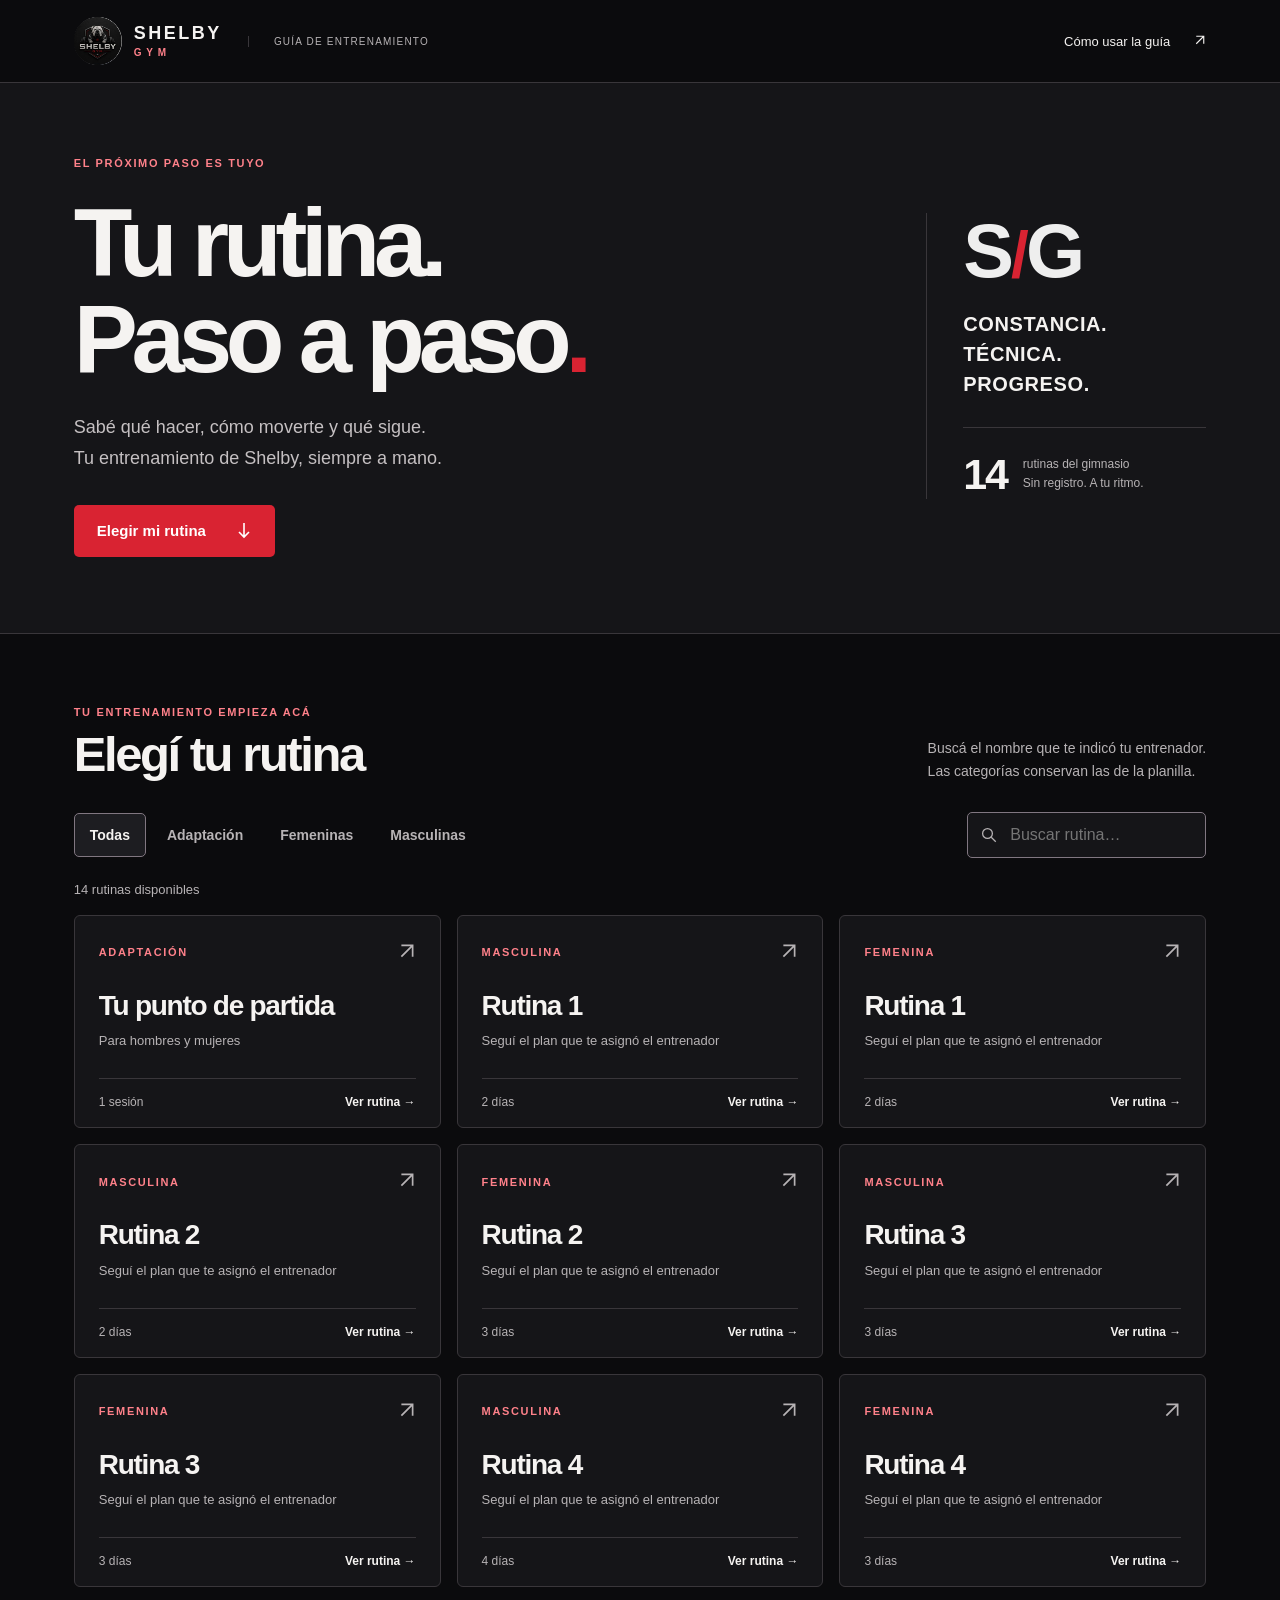
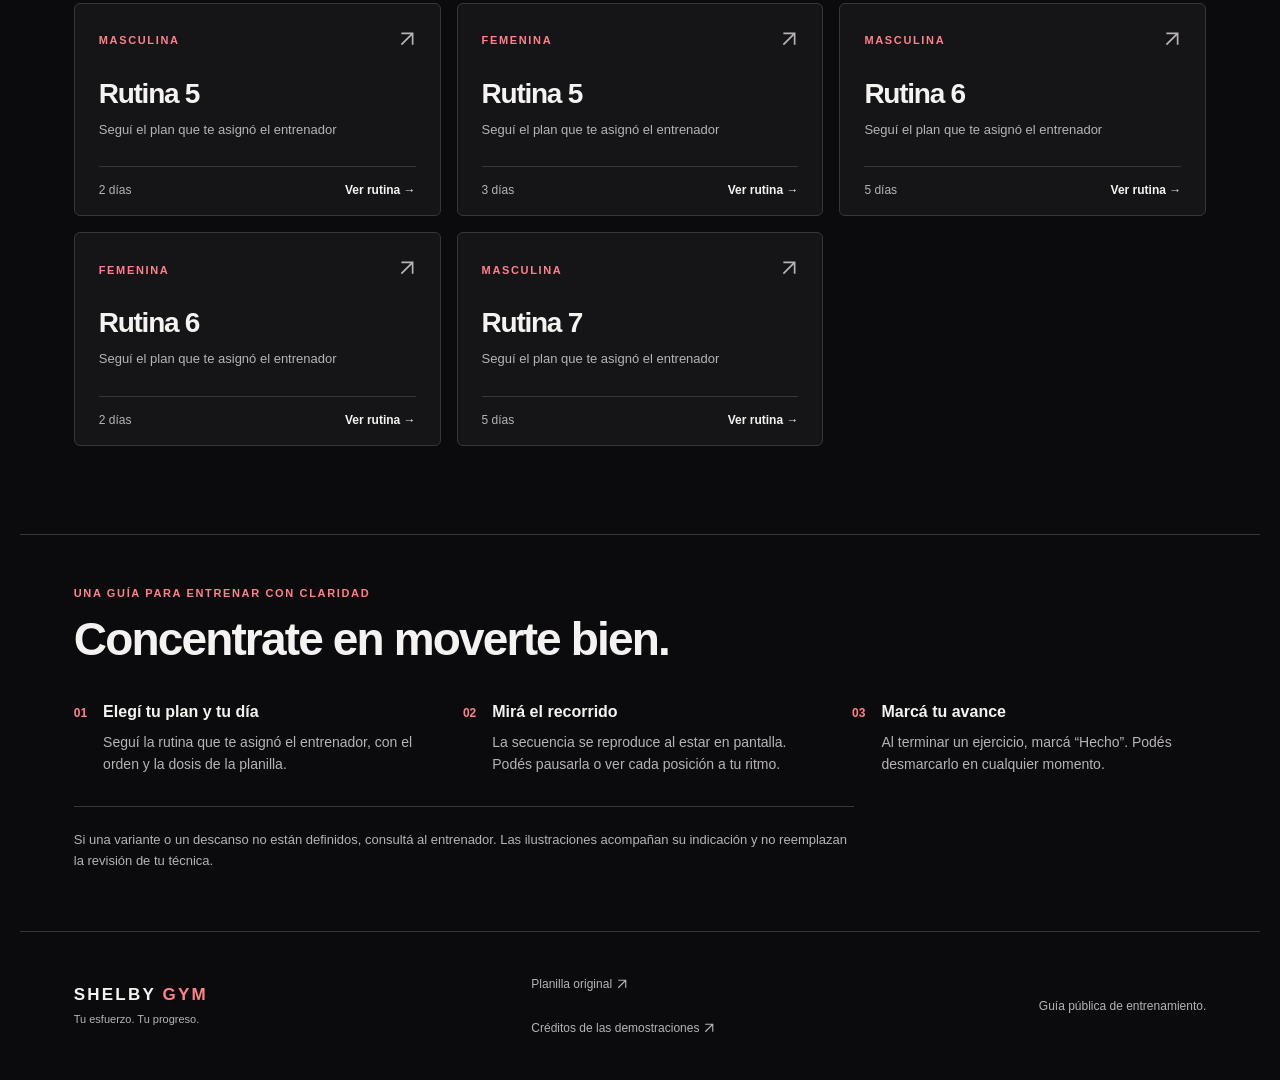
==== public/index.html @ 53a449d0 "Build public Shelby Gym routines site from gym PDF" ====
<!doctype html>
<html lang="es-AR">
<head>
  <meta charset="utf-8">
  <meta name="viewport" content="width=device-width,initial-scale=1,viewport-fit=cover">
  <meta name="theme-color" content="#0b0b0d">
  <meta name="description" content="Las rutinas de Shelby Gym, día por día. Consultá tus series, repeticiones y demostraciones visuales mientras entrenás.">
  <title>Rutinas · Shelby Gym</title>
  <link rel="stylesheet" href="style.css">
  <script type="module" src="app.js"></script>
</head>
<body>
  <a class="skip-link" href="#contenido">Ir al contenido</a>
  <header class="site-header"><div class="header-inner wrap">
    <a class="brand" href="?" data-route aria-label="Shelby Gym, todas las rutinas"><span class="brand-emblem" aria-hidden="true"><img src="images/shelby-reference.jpg" width="574" height="1280" alt=""></span><span class="brand-wordmark" translate="no">SHELBY<span>GYM</span></span></a>
    <span class="header-label">GUÍA DE ENTRENAMIENTO</span><a class="header-action" id="home-link" href="?" data-route hidden>Cambiar rutina</a>
    <a class="help-link" href="#como-usar">Cómo usar la guía <span aria-hidden="true"><svg class="external-icon" aria-hidden="true" width="12" height="12" viewBox="0 0 16 16" fill="none" stroke="currentColor" stroke-width="1.5"><path d="M3 13 13 3M3 3h10v10"/></svg></span></a>
  </div></header>
  <main id="contenido">
    <p id="loading" class="loading wrap" role="status">Cargando las rutinas…</p>
    <section id="load-error" class="wrap empty" role="alert" hidden><h1>No pudimos cargar las rutinas</h1><p>Revisá tu conexión y recargá la página.</p><button class="button" onclick="location.reload()">Volver a intentar</button><a class="text-button" href="source/RUTINAS.pdf">Abrir la planilla en PDF</a></section>
    <div id="catalog-view" hidden>
      <section class="hero"><div class="hero-inner wrap"><div><p class="eyebrow">EL PRÓXIMO PASO ES TUYO</p><h1>Tu rutina.<br>Paso a paso<span>.</span></h1><p class="hero-description">Sabé qué hacer, cómo moverte y qué sigue.<br> Tu entrenamiento de Shelby, siempre a mano.</p><a class="button" href="#rutinas">Elegir mi rutina <svg aria-hidden="true" width="16" height="18" viewBox="0 0 16 18" fill="none" stroke="currentColor" stroke-width="1.6"><path d="M8 1v14M3 10l5 5 5-5"/></svg></a></div><div class="hero-aside"><span class="hero-mark" aria-hidden="true">S<span>/</span>G</span><p>CONSTANCIA.<br>TÉCNICA.<br>PROGRESO.</p><div><strong>14</strong><span>rutinas del gimnasio<br>Sin registro. A tu ritmo.</span></div></div></div></section>
      <section class="catalog wrap" id="rutinas" aria-labelledby="catalog-title"><div class="section-heading"><div><p class="eyebrow">TU ENTRENAMIENTO EMPIEZA ACÁ</p><h2 id="catalog-title" tabindex="-1">Elegí tu rutina</h2></div><p>Buscá el nombre que te indicó tu entrenador.<br>Las categorías conservan las de la planilla.</p></div>
        <div class="catalog-tools"><div class="filters" role="group" aria-label="Filtrar rutinas"><button type="button" data-category="todas" aria-pressed="true">Todas</button><button type="button" data-category="adaptacion" aria-pressed="false">Adaptación</button><button type="button" data-category="femenina" aria-pressed="false">Femeninas</button><button type="button" data-category="masculina" aria-pressed="false">Masculinas</button></div><label class="search-label"><span class="sr-only">Buscar rutina por nombre o número</span><svg aria-hidden="true" width="18" height="18" viewBox="0 0 24 24" fill="none" stroke="currentColor" stroke-width="1.7"><circle cx="10" cy="10" r="6.5"/><path d="m15 15 6 6"/></svg><input id="routine-search" type="search" placeholder="Buscar rutina…" autocomplete="off"></label></div>
        <p class="catalog-count small muted" id="catalog-count" aria-live="polite"></p><div class="routine-grid" id="routine-grid"></div>
      </section>
    </div>
    <div id="workout-view" hidden></div>
    <section id="como-usar" class="how-to wrap" aria-labelledby="help-title"><p class="eyebrow">UNA GUÍA PARA ENTRENAR CON CLARIDAD</p><h2 id="help-title">Concentrate en moverte bien.</h2><ol><li><span>01</span><div><h3>Elegí tu plan y tu día</h3><p>Seguí la rutina que te asignó el entrenador, con el orden y la dosis de la planilla.</p></div></li><li><span>02</span><div><h3>Mirá el recorrido</h3><p>La secuencia se reproduce al estar en pantalla. Podés pausarla o ver cada posición a tu ritmo.</p></div></li><li><span>03</span><div><h3>Marcá tu avance</h3><p>Al terminar un ejercicio, marcá “Hecho”. Podés desmarcarlo en cualquier momento.</p></div></li></ol><p class="trainer-note">Si una variante o un descanso no están definidos, consultá al entrenador. Las ilustraciones acompañan su indicación y no reemplazan la revisión de tu técnica.</p></section>
    <noscript><section class="wrap empty"><h2>Consultá la planilla original</h2><p>Activá JavaScript para elegir rutina y reproducir las demostraciones, o abrí el documento.</p><a class="button" href="source/RUTINAS.pdf">Ver rutinas en PDF</a></section></noscript>
  </main>
  <footer class="site-footer wrap"><div class="footer-brand" translate="no">SHELBY <span>GYM</span><p>Tu esfuerzo. Tu progreso.</p></div><div><a href="source/RUTINAS.pdf">Planilla original <svg class="external-icon" aria-hidden="true" width="12" height="12" viewBox="0 0 16 16" fill="none" stroke="currentColor" stroke-width="1.5"><path d="M3 13 13 3M3 3h10v10"/></svg></a><a href="creditos.html">Créditos de las demostraciones <svg class="external-icon" aria-hidden="true" width="12" height="12" viewBox="0 0 16 16" fill="none" stroke="currentColor" stroke-width="1.5"><path d="M3 13 13 3M3 3h10v10"/></svg></a></div><p>Guía pública de entrenamiento.</p></footer>
</body>
</html>
---- public/style.css ----
:root{color-scheme:dark;font-family:-apple-system,BlinkMacSystemFont,"Segoe UI",sans-serif;font-synthesis:none;--bg:#0b0b0d;--surface:#151518;--raised:#1d1d21;--ink:#f5f3f1;--muted:#b7b3b5;--red:#d92332;--accent:#ff818a;--line:#39363a;--ease:cubic-bezier(.23,1,.32,1)}
*{box-sizing:border-box}html{scroll-padding-top:24px}body{margin:0;background:var(--bg);color:var(--ink);min-width:320px}button,input,select{font:inherit}button,a,input,select{touch-action:manipulation}button,a{-webkit-tap-highlight-color:transparent}button,select{cursor:pointer}button{color:inherit}a{color:inherit;text-decoration:none}img,video{max-width:100%}h1,h2,h3,h4,p,figure{margin:0}h1,h2,h3{text-wrap:balance}p{line-height:1.6}button{border:0}a,button{transition:color 150ms ease,background-color 150ms ease,border-color 150ms ease}button:disabled{cursor:default;opacity:.6}a:focus-visible,button:focus-visible,input:focus-visible,select:focus-visible,summary:focus-visible{outline:2px solid var(--accent);outline-offset:4px}h1[tabindex],h2[tabindex]{scroll-margin-top:28px;outline:0}[hidden]{display:none!important}::selection{background:var(--red);color:white}.wrap{width:min(100%,1240px);padding-inline:clamp(20px,4.2vw,56px);margin-inline:auto}.small{font-size:13px}.muted{color:var(--muted)}.sr-only{position:absolute;width:1px;height:1px;padding:0;margin:-1px;overflow:hidden;clip:rect(0,0,0,0);white-space:nowrap;border:0}.skip-link{position:fixed;top:8px;left:8px;z-index:50;padding:14px;background:var(--ink);color:var(--bg);transform:translateY(-160%)}.skip-link:focus{transform:none}.eyebrow{font-size:11px;font-weight:750;letter-spacing:.15em;color:var(--accent);line-height:1.5}.button{display:inline-flex;align-items:center;justify-content:space-between;gap:30px;padding:16px 23px;min-height:52px;border-radius:5px;background:var(--red);color:#fff;font-size:15px;font-weight:750}.text-button{display:inline-flex;align-items:center;min-height:44px;background:transparent;color:var(--muted);font-size:13px;padding:8px 10px;border:1px solid var(--line);border-radius:5px}.site-header{border-bottom:1px solid var(--line)}.header-inner{display:flex;align-items:center;gap:26px;min-height:82px}.brand{display:inline-flex;gap:12px;align-items:center;flex-shrink:0}.brand-emblem{display:block;width:48px;height:48px;overflow:hidden;position:relative;border-radius:50%;background:#111}.brand-emblem img{position:absolute;top:-118.73%;left:-25.59%;width:151.45%;height:auto;max-width:none}.brand-wordmark{font-size:18px;font-weight:900;letter-spacing:.14em;line-height:1;display:flex;flex-direction:column;gap:6px}.brand-wordmark>span{font-size:10px;letter-spacing:.48em;color:var(--accent)}.header-label{font-size:10px;letter-spacing:.12em;color:var(--muted);border-left:1px solid var(--line);padding-left:25px}.help-link{margin-left:auto;font-size:13px;display:flex;align-items:center;gap:20px;min-height:44px}.header-action{font-size:13px;min-height:44px;display:flex;align-items:center;color:var(--accent);margin-left:auto}.header-action:not([hidden])+.help-link{margin-left:0}.hero{background:var(--surface);border-bottom:1px solid var(--line)}.hero-inner{display:grid;grid-template-columns:minmax(0,1fr) 280px;gap:60px;align-items:center;padding-block:72px 76px}.hero .eyebrow{margin-bottom:23px}.hero h1{font-size:clamp(54px,7.7vw,96px);font-weight:800;letter-spacing:-.065em;line-height:1.01}.hero h1>span{color:var(--red)}.hero-description{color:#c5c0c2;margin-top:24px;font-size:18px;line-height:1.7}.hero .button{margin-top:31px}.hero-aside{border-left:1px solid var(--line);padding-left:36px}.hero-mark{font-weight:900;font-size:76px;letter-spacing:-.09em;line-height:1;color:#eee}.hero-mark>span{color:var(--red);font-size:64px;margin-inline:4px}.hero-aside>p{font-size:20px;font-weight:750;letter-spacing:.03em;line-height:1.5;margin-block:20px 28px}.hero-aside>div{display:flex;align-items:center;gap:16px;border-top:1px solid var(--line);padding-top:22px}.hero-aside strong{font-size:43px;letter-spacing:-.05em}.hero-aside>div>span{font-size:12px;color:var(--muted);line-height:1.6}.catalog{padding-block:70px 88px}.section-heading{display:flex;justify-content:space-between;align-items:end;gap:30px;margin-bottom:30px}.section-heading h2{font-size:clamp(34px,4vw,49px);line-height:1.1;letter-spacing:-.05em;margin-top:8px}.section-heading>p{font-size:14px;color:var(--muted);max-width:370px}.catalog-tools{display:flex;align-items:center;justify-content:space-between;gap:20px}.filters{display:flex;gap:5px;flex-wrap:wrap}.filters button{background:transparent;padding:11px 15px;border:1px solid transparent;border-radius:5px;min-height:44px;font-size:14px;color:var(--muted);font-weight:650}.filters button[aria-pressed=true]{color:var(--ink);background:var(--raised);border-color:#5d575d}.search-label{display:flex;align-items:center;gap:10px;padding:0 12px;background:var(--surface);border:1px solid #5d575d;border-radius:5px;color:var(--muted)}.search-label input{width:185px;min-height:44px;font-size:16px;color:var(--ink);background:transparent;border:0;min-width:0}.search-label:focus-within{outline:2px solid var(--accent);outline-offset:2px}.search-label input:focus-visible{outline:0}.catalog-count{margin-block:22px 14px}.routine-grid{display:grid;grid-template-columns:repeat(3,minmax(0,1fr));gap:16px}.routine-card{display:flex;flex-direction:column;min-width:0;padding:23px 24px 18px;border:1px solid var(--line);background:var(--surface);border-radius:6px}.card-top{display:flex;align-items:center;justify-content:space-between;gap:12px}.category{font-size:10px;letter-spacing:.15em;font-weight:750;color:var(--accent)}.arrow{font-size:23px;color:var(--muted)}.routine-card h3{font-size:28px;font-weight:750;letter-spacing:-.045em;line-height:1.2;margin-top:23px}.routine-card p{font-size:13px;color:var(--muted);margin-top:9px;margin-bottom:26px}.card-bottom{display:flex;justify-content:space-between;gap:10px;padding-top:16px;border-top:1px solid var(--line);font-size:12px;margin-top:auto}.card-bottom>span:first-child{color:var(--muted)}.card-bottom>span:last-child{font-weight:650}.workout-heading{padding-top:25px}.back-link{display:inline-flex;align-items:center;min-height:44px;font-size:14px;color:var(--muted);margin-bottom:24px}.workout-heading h1{font-size:clamp(38px,5.4vw,64px);line-height:1.08;letter-spacing:-.06em;margin-top:10px}.intro{font-size:16px;color:var(--muted);margin-top:16px;max-width:620px}.routine-switch{display:flex;align-items:center;gap:15px;margin-block:24px 30px;font-size:13px;color:var(--muted)}select{background:var(--raised);color:var(--ink);padding:12px 35px 12px 12px;min-height:46px;border:1px solid #615a60;border-radius:5px;font-size:16px;max-width:100%}.day-tabs{display:flex;gap:8px;overflow-x:auto;padding-block:4px 20px;scrollbar-width:thin}.day-tabs a{flex:1;min-width:118px;border:1px solid var(--line);border-radius:5px;padding:14px 18px;font-size:17px;font-weight:750;background:var(--surface)}.day-tabs a>span{display:block;color:var(--muted);font-size:12px;font-weight:400;margin-top:5px}.day-tabs a[aria-current=page]{border-color:var(--red);box-shadow:inset 0 -3px var(--red);background:#251619}.day-tabs a[aria-current=page]>span{color:#f4c7cb}.session{padding-block:25px 65px}.session-heading{display:flex;justify-content:space-between;align-items:center;gap:25px;margin-bottom:25px}.session-heading h2{font-size:clamp(25px,3vw,36px);letter-spacing:-.04em;line-height:1.2;margin-top:9px;max-width:740px}.source-link{font-size:13px;white-space:nowrap;min-height:44px;display:flex;flex-direction:column;justify-content:center;color:var(--ink)}.source-link span{font-size:11px;color:var(--muted);margin-top:3px}.warmup{border:1px solid var(--line);border-left:3px solid var(--red);background:var(--surface);padding:0 20px;border-radius:4px}.warmup summary{list-style:none;cursor:pointer;display:flex;justify-content:space-between;align-items:center;gap:15px;min-height:64px;font-size:15px;font-weight:650}.warmup summary::-webkit-details-marker{display:none}.warmup-icon{color:var(--accent);margin-right:13px}.warmup-time{color:var(--muted);font-size:13px;white-space:nowrap}.warmup-time>span{margin-left:20px;color:var(--ink)}.warmup[open] .warmup-time>span{display:none}.warmup>p{padding-bottom:16px;font-size:15px}.warmup>.small{font-size:12px}.session-tools{display:flex;justify-content:space-between;align-items:center;gap:24px;margin-block:28px}.session-tools>div:first-child{flex:1;max-width:430px;min-width:0}.progress-label{font-size:14px;font-weight:650}progress{width:100%;height:6px;border:0;display:block;margin-block:12px;border-radius:3px;overflow:hidden;background:var(--line);accent-color:var(--red)}progress::-webkit-progress-bar{background:var(--line)}progress::-webkit-progress-value{background:var(--red)}progress::-moz-progress-bar{background:var(--red)}.session-actions{display:flex;gap:8px;flex-wrap:wrap;justify-content:end}.exercise-index{margin-block:28px 45px}.exercise-index ol{display:grid;grid-template-columns:repeat(2,minmax(0,1fr));gap:0 28px;list-style:none;margin:0;padding:0}.exercise-index a{display:flex;gap:15px;align-items:center;padding:12px 2px;min-height:48px;border-bottom:1px solid var(--line);font-size:13px}.exercise-index a>span{font-variant-numeric:tabular-nums;color:var(--accent);font-size:11px}.exercise-list{list-style:none;padding:0;margin:0}.exercise{border-top:1px solid var(--line);padding-block:32px 50px;scroll-margin-top:24px}.exercise-heading{display:flex;justify-content:space-between;align-items:start;gap:22px;margin-bottom:20px}.exercise-name{display:flex;align-items:start;gap:20px;min-width:0}.exercise-name .number{font-size:35px;letter-spacing:-.05em;color:var(--accent);font-weight:750;line-height:1;font-variant-numeric:tabular-nums;margin-top:3px}.exercise-heading .eyebrow{font-size:9px;letter-spacing:.1em}.exercise-heading h3{font-size:clamp(23px,2.7vw,32px);letter-spacing:-.04em;line-height:1.16;margin-top:8px}.done-control{display:flex;gap:10px;align-items:center;min-height:48px;padding:9px 12px;border:1px solid #686069;border-radius:5px;cursor:pointer;font-size:13px;flex:none}.done-control input{width:22px;height:22px;accent-color:var(--red);margin:0;cursor:pointer}.is-done .done-control{color:var(--accent);border-color:var(--accent)}.dose-strip{display:flex;align-items:stretch;background:var(--surface);border:1px solid var(--line);border-radius:5px;margin-bottom:24px}.dose-strip>div{flex:1;padding:14px 20px;min-width:0}.dose-strip>div+div{border-left:1px solid var(--line)}.dose-strip span{display:block;font-size:11px;color:var(--muted);margin-bottom:5px}.dose-strip strong{font-size:27px;letter-spacing:-.03em;font-variant-numeric:tabular-nums;line-height:1.3;overflow-wrap:anywhere}.dose-strip .rest strong{font-size:18px;letter-spacing:-.02em}.rest small{display:block;font-size:10px;color:var(--muted);margin-top:4px;line-height:1.5}.dose-strip>.complex-dose{flex:2}.complex-dose strong{font-size:21px;letter-spacing:-.02em}.exercise-layout{display:grid;grid-template-columns:minmax(0,1fr) minmax(0,.8fr);gap:36px;align-items:start}.demonstration{min-width:0;border:1px solid var(--line);border-radius:5px;overflow:hidden;background:var(--surface)}.visual-stage{height:330px;background:#fff;display:flex;align-items:center;justify-content:center;padding:20px}.visual-stage img,.visual-stage video{width:100%;height:100%;object-fit:contain;display:block}.demonstration figcaption{display:flex;align-items:center;justify-content:space-between;gap:10px;padding:10px 14px;min-height:62px;flex-wrap:wrap}.phase{font-size:11px;color:var(--muted);font-variant-numeric:tabular-nums}.player-controls{display:flex;gap:4px}.player-controls button{min-height:44px;padding:8px 11px;background:var(--raised);border:1px solid #625b63;border-radius:4px;font-size:12px}.player-controls .play-toggle{color:var(--ink);min-width:88px}.player-controls .step-forward{background:transparent;color:var(--muted)}.media-error{padding:12px 15px;color:var(--accent);font-size:13px}.instructions{padding-top:3px;min-width:0}.instructions h4{font-size:17px;margin-bottom:6px}.movement-title{font-size:12px;color:var(--muted);margin-bottom:20px}.instructions ol{padding-left:21px;margin:0;font-size:15px;line-height:1.7;color:#ded9db}.instructions li{padding-left:4px;margin-bottom:17px}.instructions li::marker{color:var(--accent);font-weight:700}.cue{font-size:13px;color:var(--muted);padding-top:16px;border-top:1px solid var(--line);margin-top:22px}.cue strong{color:var(--ink);display:block;margin-bottom:4px}.attribution{margin-top:18px;color:#aaa4ab;font-size:11px}.attribution a{text-decoration:underline;text-underline-offset:3px;display:inline-flex;align-items:center;min-height:44px}.part-label{display:block;font-size:12px;color:var(--muted);margin-bottom:23px}.part-label select{width:100%;display:block;margin-top:8px;font-size:14px}.source-details{margin-top:22px;font-size:12px;color:var(--muted)}.source-details summary{cursor:pointer;min-height:44px;align-content:center}.source-details p{padding:10px 0}.source-details a{display:inline-flex;align-items:center;min-height:44px;text-decoration:underline;text-underline-offset:3px}.pending-media{display:flex;gap:20px;padding:24px;background:var(--surface);border:1px dashed #645c65;border-radius:5px}.pending-icon{color:var(--accent);font-size:28px}.pending-media h4{font-size:16px;margin-bottom:8px}.pending-media p{font-size:14px;color:var(--muted);max-width:740px}.pending-media p+p{margin-top:8px}.session-end{display:flex;align-items:center;justify-content:space-between;gap:24px;padding-top:28px;border-top:2px solid var(--red)}.session-end p{font-size:16px;max-width:420px}.how-to{padding-block:50px 60px;border-top:1px solid var(--line)}.how-to h2{font-size:clamp(29px,4vw,46px);letter-spacing:-.04em;line-height:1.15;margin-top:12px;max-width:620px}.how-to ol{display:grid;grid-template-columns:repeat(3,minmax(0,1fr));gap:35px;list-style:none;margin:36px 0 0;padding:0}.how-to li{display:flex;gap:16px}.how-to li>span{color:var(--accent);font-size:12px;font-weight:700;padding-top:4px}.how-to h3{font-size:16px;margin-bottom:8px;line-height:1.3}.how-to li p{font-size:14px;color:var(--muted)}.trainer-note{max-width:780px;padding-top:23px;margin-top:30px;border-top:1px solid var(--line);color:var(--muted);font-size:13px}.site-footer{display:flex;justify-content:space-between;gap:25px;align-items:center;padding-block:30px calc(30px + env(safe-area-inset-bottom));border-top:1px solid var(--line);font-size:12px;color:var(--muted)}.footer-brand{font-size:17px;letter-spacing:.13em;font-weight:900;color:var(--ink);white-space:nowrap}.footer-brand>span{color:var(--accent)}.footer-brand>p{font-size:11px;color:var(--muted);font-weight:400;letter-spacing:normal;margin-top:6px}.site-footer>div:nth-child(2){display:flex;flex-direction:column}.site-footer a{display:inline-flex;align-items:center;min-height:44px}.empty{padding-block:60px;grid-column:1/-1}.empty h1,.empty h3{margin-bottom:14px}.empty .button,.empty .text-button{margin-top:20px}.loading{padding-block:60px}.credit-content{padding-block:50px}.credit-content h1{font-size:42px;letter-spacing:-.04em;margin-bottom:25px}.credit-content h2{font-size:25px;margin-block:35px 14px}.credit-content p{max-width:780px;color:var(--muted);margin-bottom:14px}.credit-content a{text-decoration:underline;text-underline-offset:3px}.credit-content ul{line-height:1.8;padding-left:20px;color:var(--muted)}
@media(hover:hover) and (pointer:fine){.routine-card:hover{border-color:#a15b64;background:#1d181b}.routine-card:hover .arrow{color:var(--accent)}a:hover,.text-button:hover{color:var(--accent)}.button:hover{color:#fff;background:#b91f2c}.filters button:hover{color:var(--ink);background:var(--raised)}.player-controls button:hover{background:#302a30}.day-tabs a:hover{border-color:var(--accent)}}
@media(max-width:1000px){.header-label{display:none}.hero-inner{grid-template-columns:minmax(0,1fr) 220px;gap:30px}.hero-aside{padding-left:26px}.hero-aside>p{font-size:18px}.routine-grid{grid-template-columns:repeat(2,minmax(0,1fr))}.exercise-layout{gap:25px}.visual-stage{height:310px}.session-tools{align-items:start;flex-direction:column}.session-tools>div:first-child{width:100%;max-width:none}.session-actions{justify-content:start}.catalog-tools{align-items:start;flex-direction:column}.search-label,.search-label input{width:100%}.how-to ol{gap:24px}}
@media(max-width:700px){.header-inner{min-height:72px;gap:15px}.brand-emblem{width:42px;height:42px}.brand-wordmark{font-size:15px}.brand-wordmark>span{font-size:9px}.help-link{font-size:12px;gap:8px}.header-action{font-size:12px}.header-action:not([hidden])+.help-link{display:none}.hero-inner{grid-template-columns:1fr;padding-block:48px 42px;gap:35px}.hero h1{font-size:clamp(54px,11vw,76px)}.hero-description{font-size:16px}.hero-aside{border-left:0;border-top:1px solid var(--line);padding:23px 0 0;display:flex;justify-content:space-between;align-items:center;gap:24px}.hero-mark{display:none}.hero-aside>p{font-size:11px;line-height:1.8;margin:0}.hero-aside>div{border:0;padding:0}.hero-aside strong{font-size:36px}.hero-aside>div>span{font-size:11px}.hero .button{width:100%;max-width:330px}.catalog{padding-block:45px 55px}.section-heading{display:block}.section-heading>p{margin-top:15px;font-size:13px}.routine-card{padding:19px 18px 16px}.routine-card h3{font-size:26px;margin-top:18px}.routine-card p{font-size:12px}.filters{gap:3px;justify-content:space-between;width:100%;flex-wrap:nowrap}.filters button{font-size:12px;padding:10px 11px}.workout-heading{padding-top:16px}.back-link{margin-bottom:20px}.workout-heading h1{font-size:39px}.routine-switch{align-items:start;flex-direction:column;gap:8px}.routine-switch select{width:100%}.day-tabs a{padding:12px 16px;min-width:105px;font-size:16px}.day-tabs{padding-bottom:16px}.session{padding-top:18px}.session-heading{align-items:start;gap:20px}.session-heading h2{font-size:26px}.source-link{font-size:11px;min-width:65px}.source-link span{font-size:10px}.warmup{padding-inline:15px}.warmup summary{font-size:14px}.warmup-icon{margin-right:8px}.warmup-time>span{margin-left:12px}.exercise-index ol{grid-template-columns:1fr}.exercise-index{margin-block:25px 35px}.exercise-layout{grid-template-columns:1fr;gap:26px}.exercise{padding-block:26px 37px}.exercise-name{gap:13px}.exercise-name .number{font-size:28px}.exercise-heading{gap:12px;align-items:center}.exercise-heading h3{font-size:23px}.exercise-heading .eyebrow{font-size:8px}.done-control{flex-direction:column;gap:5px;padding:9px 8px;font-size:10px;min-width:52px}.dose-strip>div{padding:12px 14px}.dose-strip strong{font-size:25px}.dose-strip .rest strong{font-size:16px}.dose-strip span{font-size:10px}.dose-strip>.complex-dose strong{font-size:18px}.visual-stage{height:300px;padding:15px}.instructions ol{font-size:15px}.session-end{flex-direction:column;align-items:start;gap:20px}.session-end .button{width:100%;justify-content:center}.how-to{padding-block:36px 42px}.how-to ol{grid-template-columns:1fr;gap:24px;margin-top:28px}.how-to h3{font-size:16px}.site-footer{flex-wrap:wrap;align-items:start}.site-footer>p{width:100%;border-top:1px solid var(--line);padding-top:16px}.pending-media{padding:18px;gap:12px}.pending-media p{font-size:13px}.pending-icon{font-size:23px}}
@media(max-width:440px){.routine-grid{grid-template-columns:1fr;gap:12px}.routine-card{padding:19px 20px}.routine-card h3{margin-top:13px}.routine-card p{margin-bottom:20px}.catalog-tools{gap:15px}.hero-description br{display:none}.demonstration figcaption{padding:9px 11px}.phase{font-size:10px}.player-controls button{padding:8px 9px;font-size:11px}.player-controls .play-toggle{min-width:75px}.source-link{min-width:58px}.session-heading{gap:12px}.session-heading h2{font-size:24px}.dose-strip .rest{max-width:43%}.rest small{font-size:9px}.dose-strip>.complex-dose{flex:2}.session-actions .text-button{font-size:12px}.site-footer>div:nth-child(2){font-size:11px}}
@media(prefers-reduced-motion:reduce){*,*::before,*::after{scroll-behavior:auto!important;transition:none!important}}
.external-icon{display:inline-block;flex:none;vertical-align:baseline;margin-left:4px}.arrow .external-icon{width:18px;height:18px}.warmup-icon .external-icon{margin:0;width:16px;height:16px}.source-link .external-icon{display:none}.attribution a .external-icon,.source-details a .external-icon{margin-left:5px}
.sequence-window{height:100%;aspect-ratio:1;max-width:100%;overflow:hidden;position:relative;background:#fff}.visual-stage .sequence-window img{display:block;width:300%;height:100%;max-width:none;object-fit:fill;transition:none}
.dose-strip span{font-size:12px}.rest small{font-size:11px}.phase{font-size:12px}.exercise-heading .eyebrow{font-size:10px}.category{font-size:11px}
.text-button,.player-controls button,.search-label,.done-control,select{border-color:#817781}.filters button[aria-pressed=true]{border-color:#817781}
.dose-help{display:block;font-size:11px;color:var(--muted);line-height:1.6;margin-top:6px}
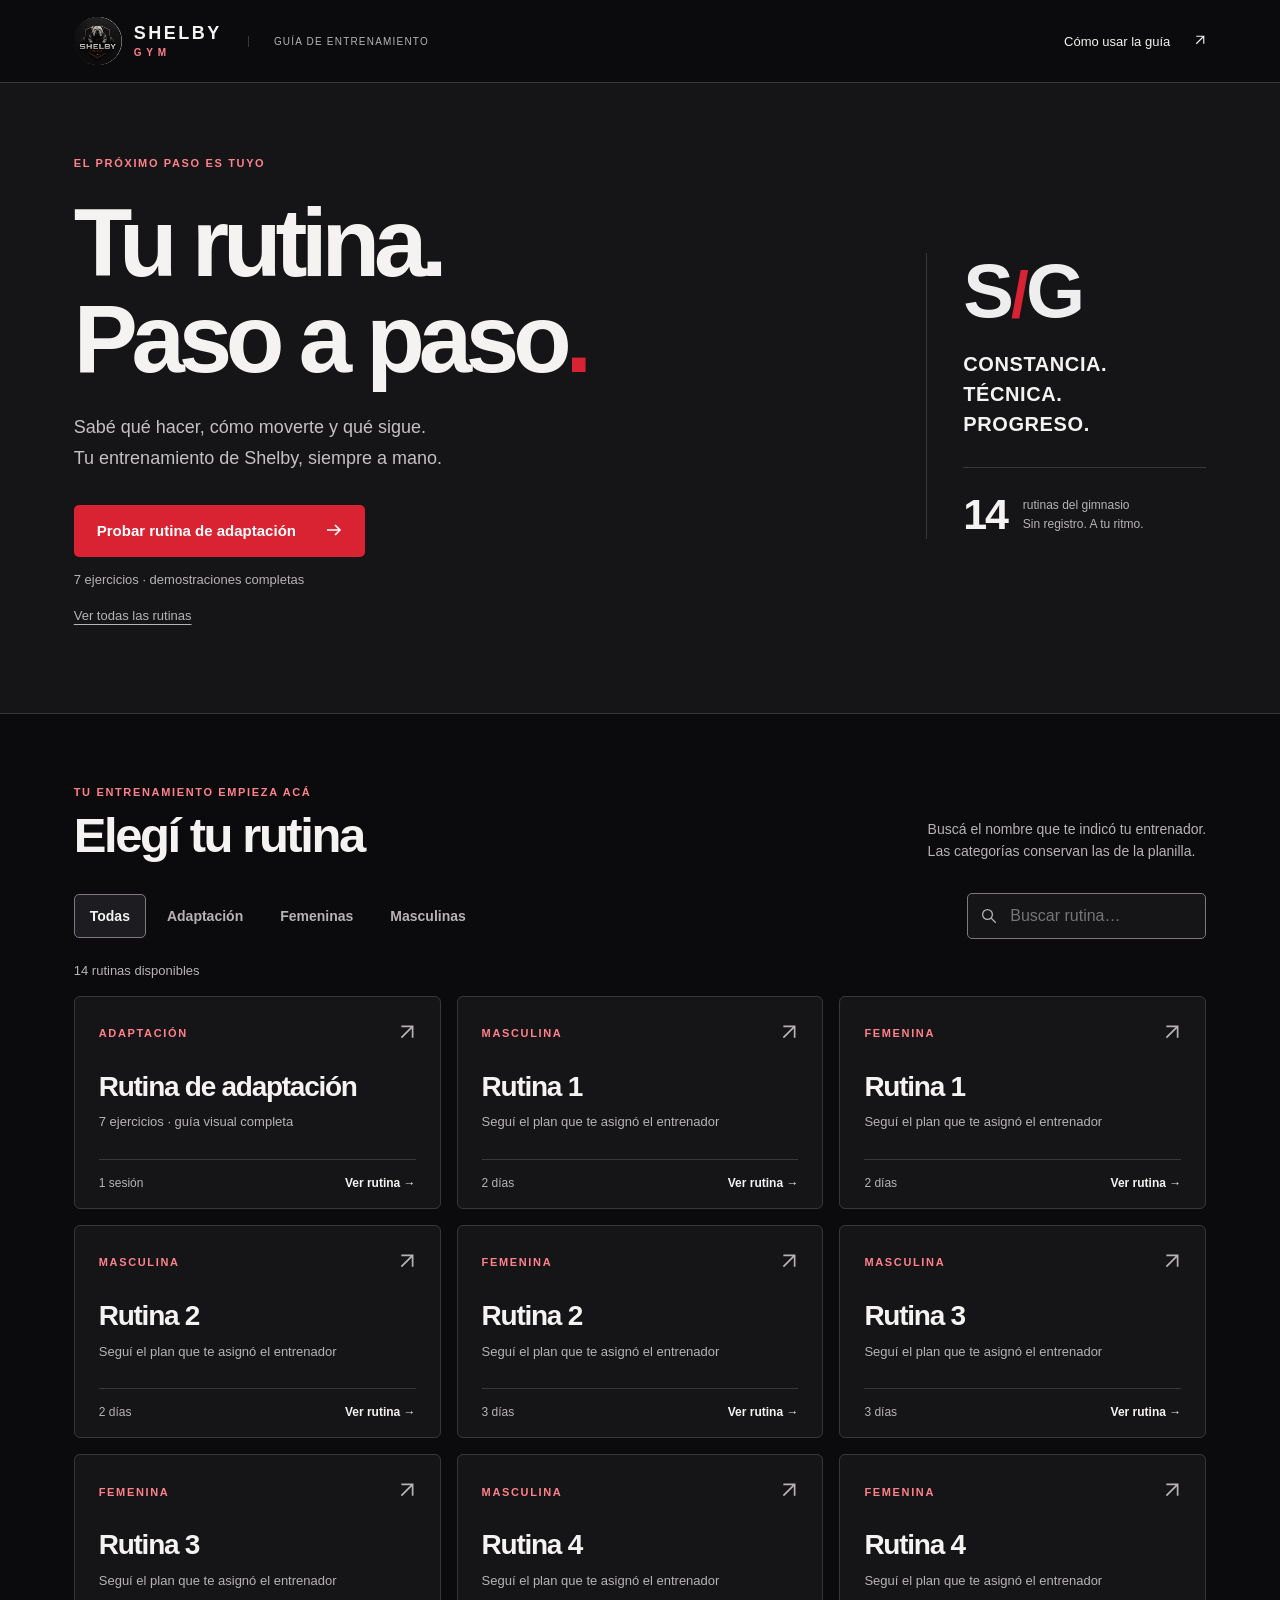
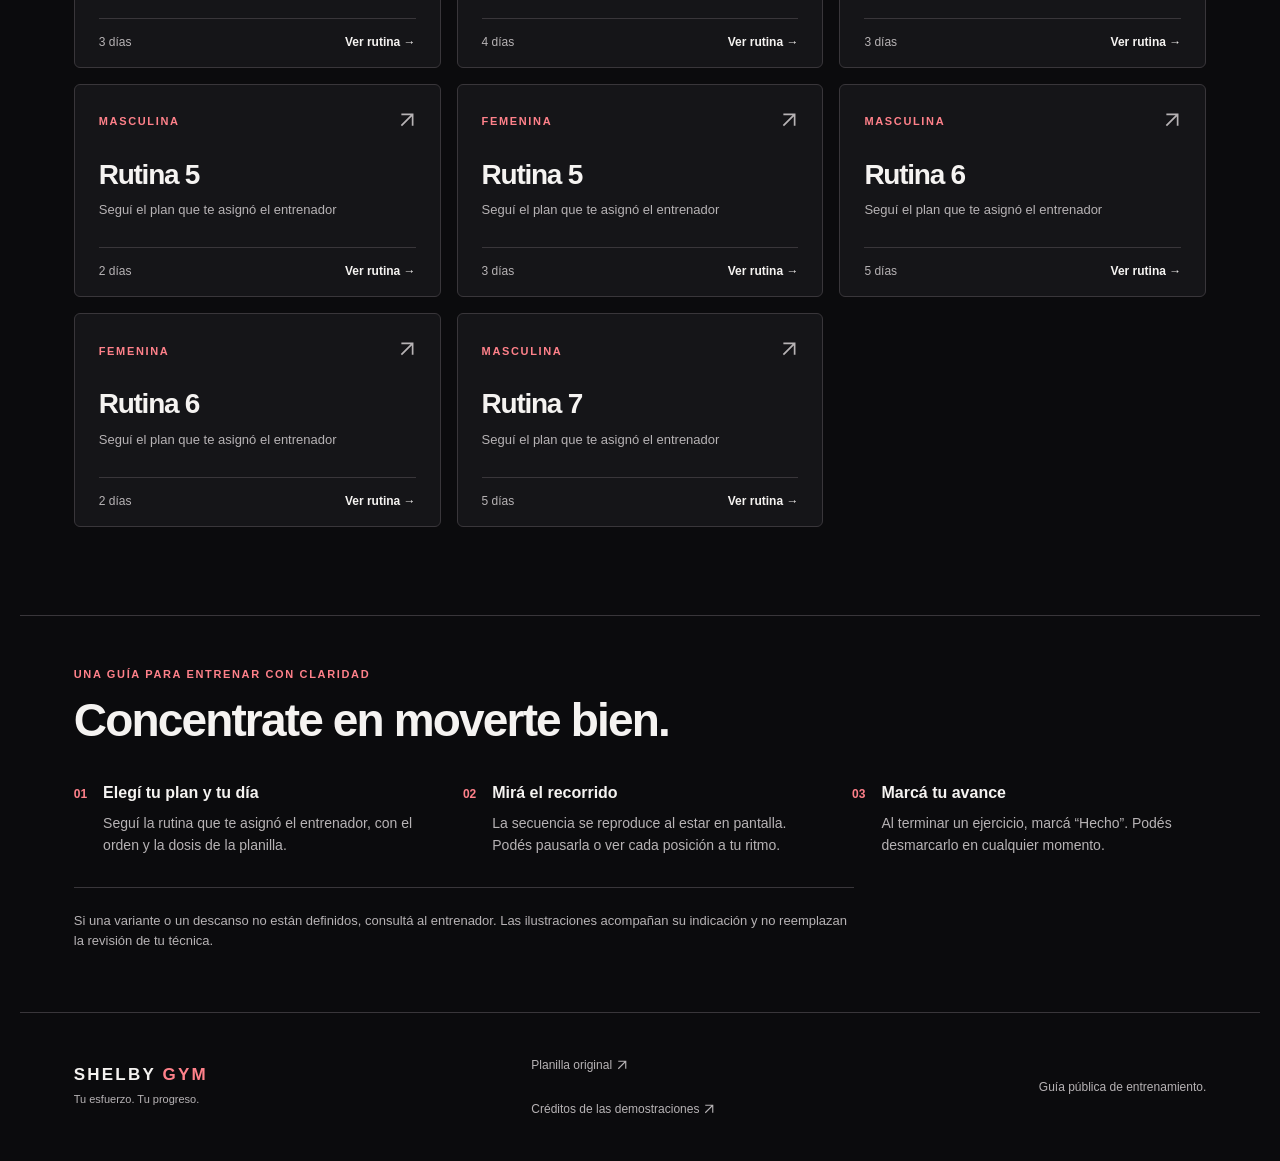
==== commit 8a282e6a: "Prepare complete adaptation preview for GitHub Pages" ====
--- a/public/index.html
+++ b/public/index.html
@@ -20,7 +20,7 @@
     <p id="loading" class="loading wrap" role="status">Cargando las rutinas…</p>
     <section id="load-error" class="wrap empty" role="alert" hidden><h1>No pudimos cargar las rutinas</h1><p>Revisá tu conexión y recargá la página.</p><button class="button" onclick="location.reload()">Volver a intentar</button><a class="text-button" href="source/RUTINAS.pdf">Abrir la planilla en PDF</a></section>
     <div id="catalog-view" hidden>
-      <section class="hero"><div class="hero-inner wrap"><div><p class="eyebrow">EL PRÓXIMO PASO ES TUYO</p><h1>Tu rutina.<br>Paso a paso<span>.</span></h1><p class="hero-description">Sabé qué hacer, cómo moverte y qué sigue.<br> Tu entrenamiento de Shelby, siempre a mano.</p><a class="button" href="#rutinas">Elegir mi rutina <svg aria-hidden="true" width="16" height="18" viewBox="0 0 16 18" fill="none" stroke="currentColor" stroke-width="1.6"><path d="M8 1v14M3 10l5 5 5-5"/></svg></a></div><div class="hero-aside"><span class="hero-mark" aria-hidden="true">S<span>/</span>G</span><p>CONSTANCIA.<br>TÉCNICA.<br>PROGRESO.</p><div><strong>14</strong><span>rutinas del gimnasio<br>Sin registro. A tu ritmo.</span></div></div></div></section>
+      <section class="hero"><div class="hero-inner wrap"><div><p class="eyebrow">EL PRÓXIMO PASO ES TUYO</p><h1>Tu rutina.<br>Paso a paso<span>.</span></h1><p class="hero-description">Sabé qué hacer, cómo moverte y qué sigue.<br> Tu entrenamiento de Shelby, siempre a mano.</p><a class="button" href="?rutina=rutina-de-adaptacion-para-hombres-y-mujeres&amp;dia=sesion" data-route>Probar rutina de adaptación <svg aria-hidden="true" width="16" height="18" viewBox="0 0 16 18" fill="none" stroke="currentColor" stroke-width="1.6"><path d="M1 8h13M9 3l5 5-5 5"/></svg></a><p class="small muted showcase-note">7 ejercicios · demostraciones completas</p><a class="showcase-catalog" href="#rutinas">Ver todas las rutinas</a></div><div class="hero-aside"><span class="hero-mark" aria-hidden="true">S<span>/</span>G</span><p>CONSTANCIA.<br>TÉCNICA.<br>PROGRESO.</p><div><strong>14</strong><span>rutinas del gimnasio<br>Sin registro. A tu ritmo.</span></div></div></div></section>
       <section class="catalog wrap" id="rutinas" aria-labelledby="catalog-title"><div class="section-heading"><div><p class="eyebrow">TU ENTRENAMIENTO EMPIEZA ACÁ</p><h2 id="catalog-title" tabindex="-1">Elegí tu rutina</h2></div><p>Buscá el nombre que te indicó tu entrenador.<br>Las categorías conservan las de la planilla.</p></div>
         <div class="catalog-tools"><div class="filters" role="group" aria-label="Filtrar rutinas"><button type="button" data-category="todas" aria-pressed="true">Todas</button><button type="button" data-category="adaptacion" aria-pressed="false">Adaptación</button><button type="button" data-category="femenina" aria-pressed="false">Femeninas</button><button type="button" data-category="masculina" aria-pressed="false">Masculinas</button></div><label class="search-label"><span class="sr-only">Buscar rutina por nombre o número</span><svg aria-hidden="true" width="18" height="18" viewBox="0 0 24 24" fill="none" stroke="currentColor" stroke-width="1.7"><circle cx="10" cy="10" r="6.5"/><path d="m15 15 6 6"/></svg><input id="routine-search" type="search" placeholder="Buscar rutina…" autocomplete="off"></label></div>
         <p class="catalog-count small muted" id="catalog-count" aria-live="polite"></p><div class="routine-grid" id="routine-grid"></div>
--- a/public/style.css
+++ b/public/style.css
@@ -10,3 +10,5 @@
 .dose-strip span{font-size:12px}.rest small{font-size:11px}.phase{font-size:12px}.exercise-heading .eyebrow{font-size:10px}.category{font-size:11px}
 .text-button,.player-controls button,.search-label,.done-control,select{border-color:#817781}.filters button[aria-pressed=true]{border-color:#817781}
 .dose-help{display:block;font-size:11px;color:var(--muted);line-height:1.6;margin-top:6px}
+
+.showcase-note{margin-top:13px;font-size:13px}.showcase-catalog{display:inline-flex;align-items:center;min-height:44px;font-size:13px;color:var(--muted);text-decoration:underline;text-underline-offset:4px;margin-top:3px}
